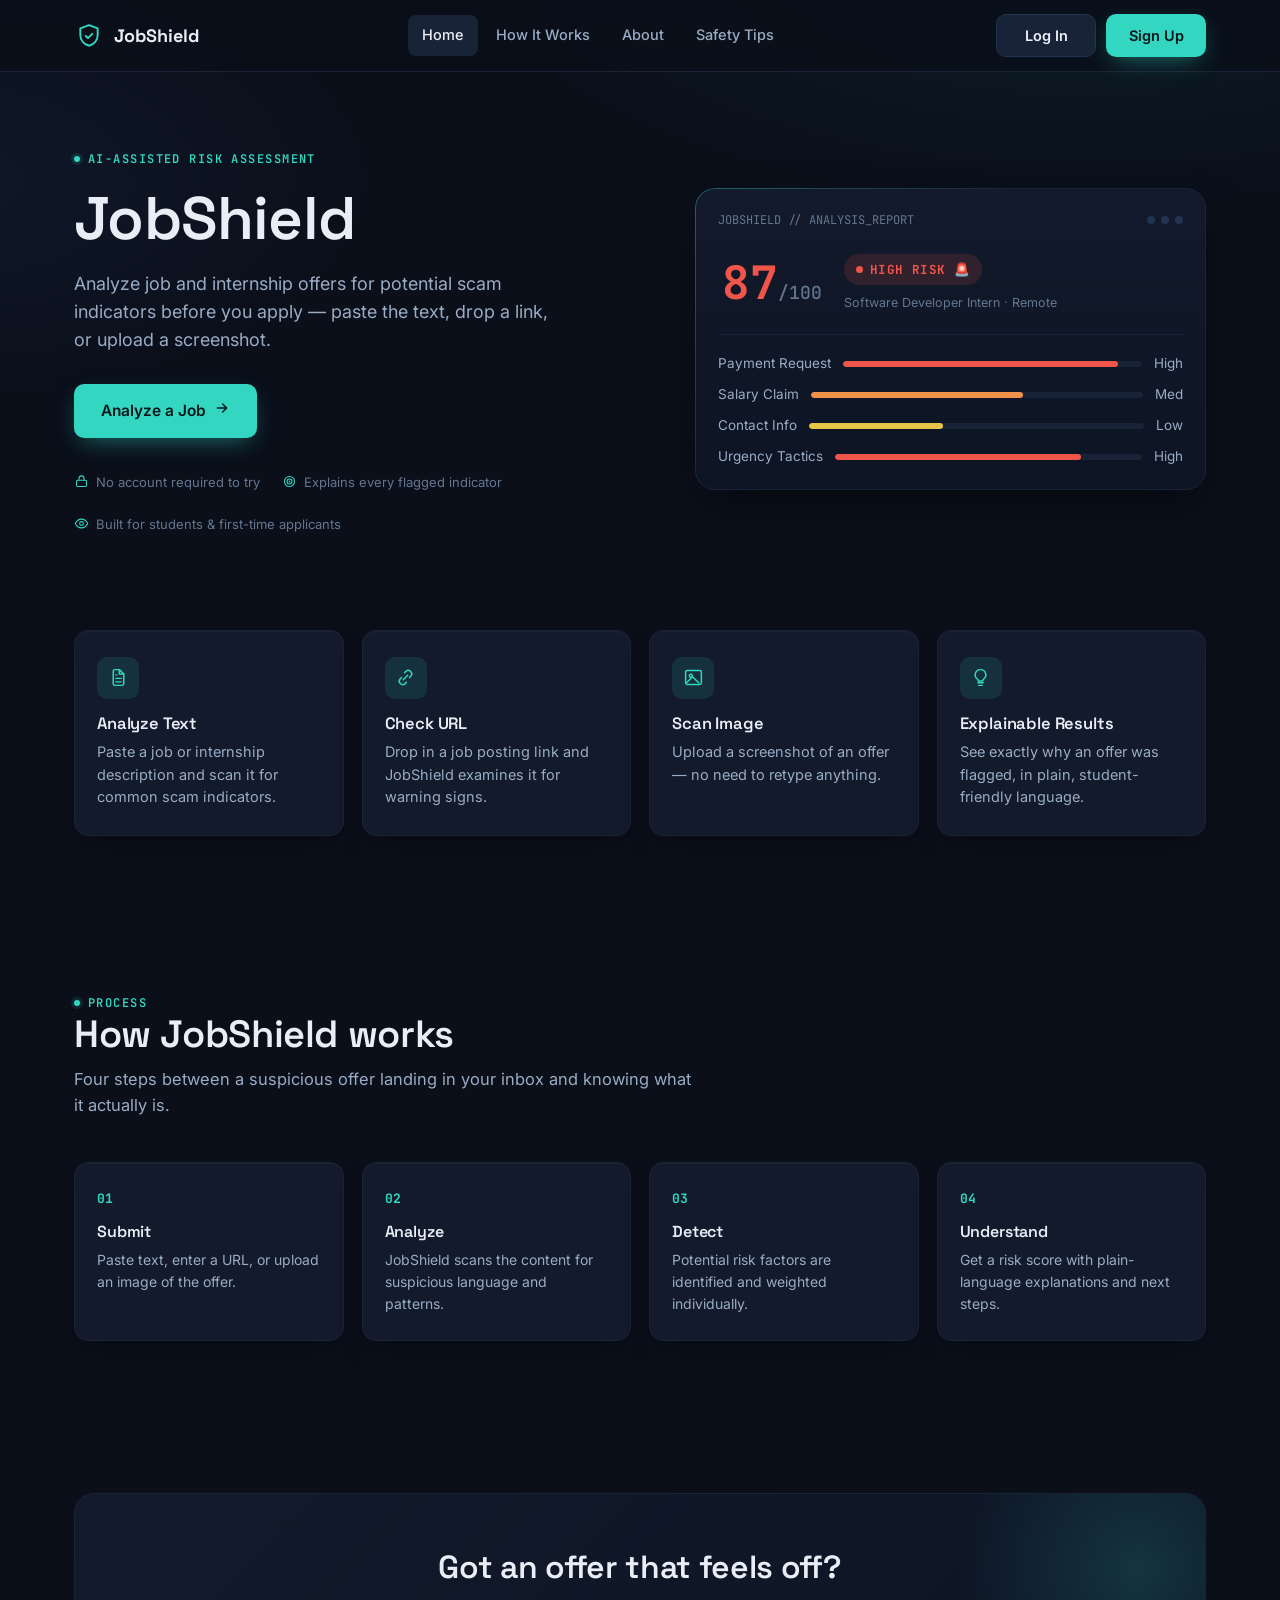
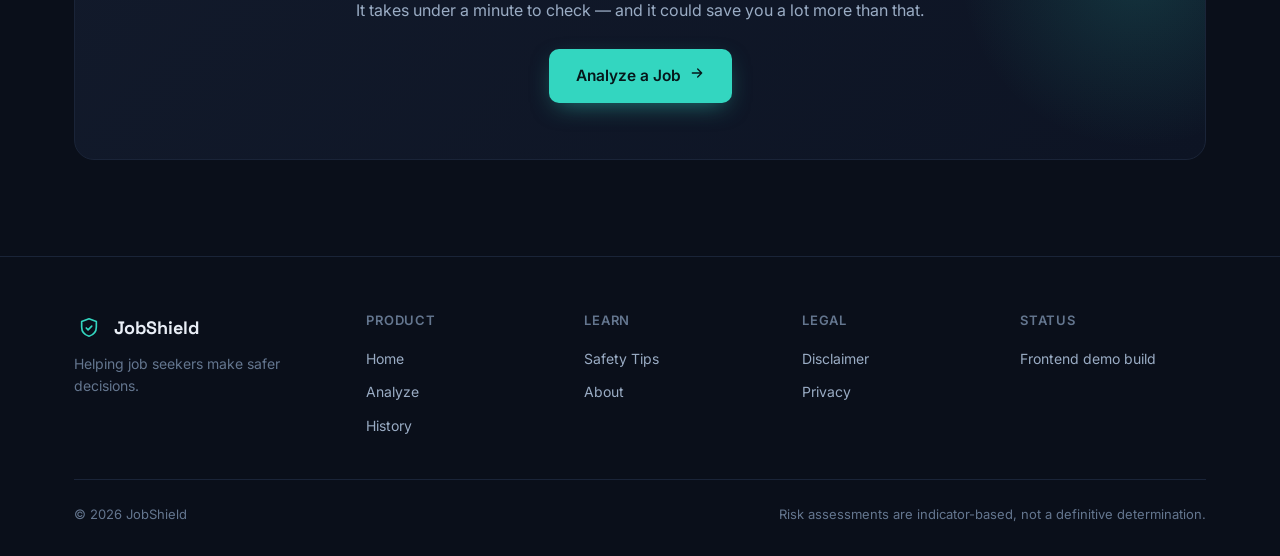
==== index.html @ 261f58a2 "Fix folder structure - move files to repo root" ====
<!DOCTYPE html>
<html lang="en">
<head>
<meta charset="UTF-8">
<meta name="viewport" content="width=device-width, initial-scale=1.0">
<title>JobShield — AI-Powered Job & Internship Scam Detector</title>
<meta name="description" content="Analyze job and internship offers for potential scam indicators before you apply. Paste text, a URL, or a screenshot — get an explainable risk score in seconds.">
<link rel="icon" href="data:image/svg+xml,<svg xmlns=%22http://www.w3.org/2000/svg%22 viewBox=%220 0 24 24%22><path fill=%22%2333D6C0%22 d=%22M12 2 4 5v6c0 5 3.4 8.7 8 10 4.6-1.3 8-5 8-10V5l-8-3Z%22/></svg>">
<link rel="stylesheet" href="styles.css">
</head>
<body>

<header class="navbar">
  <div class="container">
    <a href="index.html" class="brand">
      <span class="brand-mark" data-icon="shield" data-icon-size="26"></span>
      JobShield
    </a>
    <nav class="nav-links">
      <a href="index.html" class="active">Home</a>
      <a href="how-it-works.html">How It Works</a>
      <a href="about.html">About</a>
      <a href="safety-tips.html">Safety Tips</a>
    </nav>
    <div class="nav-right">
      <button class="nav-toggle" aria-label="Open menu" aria-expanded="false"></button>
    </div>
  </div>
</header>

<div class="mobile-menu">
  <a href="index.html">Home</a>
  <a href="how-it-works.html">How It Works</a>
  <a href="about.html">About</a>
  <a href="safety-tips.html">Safety Tips</a>
</div>

<main>

  <!-- HERO -->
  <section class="hero">
    <div class="container">
      <div class="hero-copy">
        <span class="eyebrow">AI-assisted risk assessment</span>
        <h1>JobShield</h1>
        <p class="hero-lede">Analyze job and internship offers for potential scam indicators before you apply — paste the text, drop a link, or upload a screenshot.</p>
        <div class="hero-ctas">
          <a href="analyze.html" class="btn btn-primary btn-lg">Analyze a Job <span data-icon="arrowRight" data-icon-size="16"></span></a>
        </div>
        <div class="hero-trust">
          <span><span data-icon="lock" data-icon-size="15"></span>No account required to try</span>
          <span><span data-icon="target" data-icon-size="15"></span>Explains every flagged indicator</span>
          <span><span data-icon="eye" data-icon-size="15"></span>Built for students &amp; first-time applicants</span>
        </div>
      </div>

      <div class="hero-visual">
        <div class="mock-dashboard">
          <div class="mock-dashboard-head">
            <span class="mock-dashboard-title">JOBSHIELD // ANALYSIS_REPORT</span>
            <div class="dots"><span></span><span></span><span></span></div>
          </div>
          <div class="mock-score-row">
            <div class="mock-score-num">87<small>/100</small></div>
            <div>
              <span class="risk-badge high"><span class="dot"></span>HIGH RISK 🚨</span>
              <div style="font-size:12.5px;color:var(--text-faint);margin-top:8px;">Software Developer Intern · Remote</div>
            </div>
          </div>
          <div class="mock-indicators">
            <div class="mock-indicator-row"><span>Payment Request</span><div class="bar"><i style="width:92%;background:var(--risk-high);"></i></div><span>High</span></div>
            <div class="mock-indicator-row"><span>Salary Claim</span><div class="bar"><i style="width:64%;background:var(--risk-elevated);"></i></div><span>Med</span></div>
            <div class="mock-indicator-row"><span>Contact Info</span><div class="bar"><i style="width:40%;background:var(--risk-medium);"></i></div><span>Low</span></div>
            <div class="mock-indicator-row"><span>Urgency Tactics</span><div class="bar"><i style="width:80%;background:var(--risk-high);"></i></div><span>High</span></div>
          </div>
        </div>
      </div>
    </div>
  </section>

  <!-- FEATURES -->
  <section class="section-tight">
    <div class="container">
      <div class="grid-4">
        <div class="feature-card card">
          <div class="feature-icon" data-icon="doc" data-icon-size="21"></div>
          <h3>Analyze Text</h3>
          <p>Paste a job or internship description and scan it for common scam indicators.</p>
        </div>
        <div class="feature-card card">
          <div class="feature-icon" data-icon="link" data-icon-size="21"></div>
          <h3>Check URL</h3>
          <p>Drop in a job posting link and JobShield examines it for warning signs.</p>
        </div>
        <div class="feature-card card">
          <div class="feature-icon" data-icon="image" data-icon-size="21"></div>
          <h3>Scan Image</h3>
          <p>Upload a screenshot of an offer — no need to retype anything.</p>
        </div>
        <div class="feature-card card">
          <div class="feature-icon" data-icon="bulb" data-icon-size="21"></div>
          <h3>Explainable Results</h3>
          <p>See exactly why an offer was flagged, in plain, student-friendly language.</p>
        </div>
      </div>
    </div>
  </section>

  <!-- HOW IT WORKS -->
  <section class="section" id="how-it-works">
    <div class="container">
      <div class="section-head">
        <span class="eyebrow">Process</span>
        <h2>How JobShield works</h2>
        <p>Four steps between a suspicious offer landing in your inbox and knowing what it actually is.</p>
      </div>
      <div class="grid-4">
        <div class="step-card card">
          <span class="step-num">01</span>
          <h3>Submit</h3>
          <p>Paste text, enter a URL, or upload an image of the offer.</p>
        </div>
        <div class="step-card card">
          <span class="step-num">02</span>
          <h3>Analyze</h3>
          <p>JobShield scans the content for suspicious language and patterns.</p>
        </div>
        <div class="step-card card">
          <span class="step-num">03</span>
          <h3>Detect</h3>
          <p>Potential risk factors are identified and weighted individually.</p>
        </div>
        <div class="step-card card">
          <span class="step-num">04</span>
          <h3>Understand</h3>
          <p>Get a risk score with plain-language explanations and next steps.</p>
        </div>
      </div>
    </div>
  </section>

  <!-- CTA -->
  <section class="section-tight">
    <div class="container">
      <div class="cta-band">
        <h2>Got an offer that feels off?</h2>
        <p>It takes under a minute to check — and it could save you a lot more than that.</p>
        <div class="hero-ctas">
          <a href="analyze.html" class="btn btn-primary btn-lg">Analyze a Job <span data-icon="arrowRight" data-icon-size="16"></span></a>
        </div>
      </div>
    </div>
  </section>

</main>

<footer class="site-footer">
  <div class="container">
    <div class="footer-grid">
      <div class="footer-brand">
        <a href="index.html" class="brand"><span class="brand-mark" data-icon="shield" data-icon-size="22"></span>JobShield</a>
        <p>Helping job seekers make safer decisions.</p>
      </div>
      <div class="footer-col">
        <h4>Product</h4>
        <a href="index.html">Home</a>
        <a href="analyze.html">Analyze</a>
        <a href="history.html">History</a>
      </div>
      <div class="footer-col">
        <h4>Learn</h4>
        <a href="safety-tips.html">Safety Tips</a>
        <a href="about.html">About</a>
      </div>
      <div class="footer-col">
        <h4>Legal</h4>
        <a href="about.html#disclaimer">Disclaimer</a>
        <a href="about.html#disclaimer">Privacy</a>
      </div>
      <div class="footer-col">
        <h4>Status</h4>
        <a href="about.html">Frontend demo build</a>
      </div>
    </div>
    <div class="footer-bottom">
      <span>© 2026 JobShield</span>
      <span>Risk assessments are indicator-based, not a definitive determination.</span>
    </div>
  </div>
</footer>

<script src="js/ui.js"></script>
</body>
</html>
---- styles.css ----
/* ==========================================================================
   JobShield — Design System
   Palette: deep slate/navy "situation room" background, signal-teal accent.
   Type: Space Grotesk (display) + Inter (body) + JetBrains Mono (data/scores)
   ========================================================================== */

@import url('https://fonts.googleapis.com/css2?family=Space+Grotesk:wght@500;600;700&family=Inter:wght@400;500;600;700&family=JetBrains+Mono:wght@500;600;700&display=swap');

:root {
  /* Surfaces */
  --bg: #0A0F1A;
  --bg-elevated: #0D1424;
  --surface: #121A2B;
  --surface-2: #182337;
  --surface-hover: #1C2A42;
  --border: #223350;
  --border-soft: #1A2438;

  /* Text */
  --text: #E9EEF6;
  --text-dim: #9AACC4;
  --text-faint: #64768F;

  /* Signature accent — signal teal */
  --accent: #33D6C0;
  --accent-dim: #1F8F80;
  --accent-soft: rgba(51, 214, 192, 0.12);
  --accent-2: #5B8DEF;

  /* Semantic risk scale */
  --risk-low: #2FBF71;
  --risk-low-bg: rgba(47, 191, 113, 0.12);
  --risk-medium: #E8C547;
  --risk-medium-bg: rgba(232, 197, 71, 0.12);
  --risk-elevated: #F0924A;
  --risk-elevated-bg: rgba(240, 146, 74, 0.12);
  --risk-high: #F0554A;
  --risk-high-bg: rgba(240, 85, 74, 0.14);

  /* Type */
  --font-display: 'Space Grotesk', system-ui, sans-serif;
  --font-body: 'Inter', system-ui, sans-serif;
  --font-mono: 'JetBrains Mono', ui-monospace, monospace;

  /* Radii & shadow */
  --radius-sm: 8px;
  --radius-md: 14px;
  --radius-lg: 20px;
  --shadow-card: 0 1px 0 rgba(255,255,255,0.03) inset, 0 12px 30px -12px rgba(0,0,0,0.55);
  --shadow-pop: 0 20px 50px -15px rgba(0,0,0,0.6);

  --header-h: 72px;
}

* { box-sizing: border-box; }

html { scroll-behavior: smooth; }

body {
  margin: 0;
  background: var(--bg);
  background-image:
    radial-gradient(1100px 500px at 85% -10%, rgba(51,214,192,0.09), transparent 60%),
    radial-gradient(800px 400px at -5% 20%, rgba(91,141,239,0.07), transparent 55%);
  background-attachment: fixed;
  color: var(--text);
  font-family: var(--font-body);
  line-height: 1.55;
  -webkit-font-smoothing: antialiased;
}

img { max-width: 100%; display: block; }

a { color: inherit; text-decoration: none; }

h1, h2, h3, h4 {
  font-family: var(--font-display);
  font-weight: 600;
  line-height: 1.12;
  margin: 0;
  letter-spacing: -0.01em;
}

p { margin: 0; }

.container {
  width: 100%;
  max-width: 1180px;
  margin: 0 auto;
  padding: 0 24px;
}

.eyebrow {
  display: inline-flex;
  align-items: center;
  gap: 8px;
  font-family: var(--font-mono);
  font-size: 12px;
  font-weight: 600;
  letter-spacing: 0.12em;
  text-transform: uppercase;
  color: var(--accent);
}
.eyebrow::before {
  content: "";
  width: 6px; height: 6px;
  border-radius: 50%;
  background: var(--accent);
  box-shadow: 0 0 0 3px var(--accent-soft);
}

:focus-visible {
  outline: 2px solid var(--accent);
  outline-offset: 3px;
  border-radius: 4px;
}

@media (prefers-reduced-motion: reduce) {
  *, *::before, *::after { animation-duration: 0.001ms !important; animation-iteration-count: 1 !important; transition-duration: 0.001ms !important; scroll-behavior: auto !important; }
}

/* ---------------------------------- Buttons ---------------------------------- */

.btn {
  appearance: none;
  border: 1px solid transparent;
  border-radius: 10px;
  font-family: var(--font-body);
  font-weight: 600;
  font-size: 14.5px;
  padding: 12px 20px;
  display: inline-flex;
  align-items: center;
  justify-content: center;
  gap: 8px;
  cursor: pointer;
  transition: transform 0.15s ease, background 0.15s ease, border-color 0.15s ease, box-shadow 0.15s ease;
  white-space: nowrap;
}
.btn:active { transform: translateY(1px); }
.btn svg { width: 16px; height: 16px; flex-shrink: 0; }

.btn-primary {
  background: var(--accent);
  color: #06171A;
  box-shadow: 0 8px 24px -8px rgba(51,214,192,0.55);
}
.btn-primary:hover { background: #4EE3CE; }

.btn-secondary {
  background: var(--surface-2);
  color: var(--text);
  border-color: var(--border);
}
.btn-secondary:hover { background: var(--surface-hover); border-color: #2C3E5C; }

.btn-ghost {
  background: transparent;
  color: var(--text-dim);
  border-color: transparent;
}
.btn-ghost:hover { color: var(--text); background: var(--surface); }

.btn-block { width: 100%; }
.btn-lg { padding: 14px 26px; font-size: 15.5px; }
.btn:disabled { opacity: 0.45; cursor: not-allowed; }

/* ---------------------------------- Navbar ---------------------------------- */

.navbar {
  position: sticky;
  top: 0;
  z-index: 100;
  height: var(--header-h);
  display: flex;
  align-items: center;
  background: rgba(10, 15, 26, 0.82);
  backdrop-filter: blur(14px);
  border-bottom: 1px solid var(--border-soft);
}

.navbar .container {
  display: flex;
  align-items: center;
  justify-content: space-between;
  gap: 20px;
}

.brand {
  display: flex;
  align-items: center;
  gap: 10px;
  font-family: var(--font-display);
  font-weight: 700;
  font-size: 18px;
  color: var(--text);
}
.brand-mark {
  width: 30px; height: 30px;
  display: grid; place-items: center;
  color: var(--accent);
}

.nav-links {
  display: flex;
  align-items: center;
  gap: 4px;
}
.nav-links a {
  padding: 9px 14px;
  border-radius: 8px;
  font-size: 14.5px;
  font-weight: 500;
  color: var(--text-dim);
  transition: color 0.15s ease, background 0.15s ease;
}
.nav-links a:hover { color: var(--text); background: var(--surface); }
.nav-links a.active { color: var(--text); background: var(--surface-2); }

.nav-right { display: flex; align-items: center; gap: 10px; }

.user-menu { position: relative; }
.user-pill {
  display: inline-flex; align-items: center; gap: 10px;
  border: 1px solid var(--border);
  background: var(--surface-2);
  color: var(--text);
  border-radius: 999px;
  padding: 7px 12px 7px 8px;
  font-size: 13.5px;
  font-weight: 600;
  cursor: pointer;
}
.user-avatar {
  width: 26px; height: 26px; border-radius: 50%; display: grid; place-items: center;
  background: var(--accent); color: #06171A; font-family: var(--font-mono); font-size: 12px; font-weight: 700;
}
.user-name { max-width: 110px; overflow: hidden; text-overflow: ellipsis; white-space: nowrap; }
.user-chevron { color: var(--text-faint); }
.user-dropdown {
  position: absolute; right: 0; top: calc(100% + 10px); min-width: 180px;
  background: var(--surface); border: 1px solid var(--border); border-radius: 12px;
  box-shadow: var(--shadow-pop); padding: 8px; display: none; flex-direction: column; gap: 4px; z-index: 20;
}
.user-dropdown.show { display: flex; }
.user-dropdown button {
  border: none; background: transparent; color: var(--text-dim); text-align: left; padding: 10px 12px; border-radius: 8px; cursor: pointer; font-size: 14px;
}
.user-dropdown button:hover { background: var(--surface-2); color: var(--text); }

.btn-auth { min-width: 100px; }

.nav-toggle {
  display: none;
  background: var(--surface-2);
  border: 1px solid var(--border);
  border-radius: 8px;
  width: 40px; height: 40px;
  align-items: center; justify-content: center;
  color: var(--text);
  cursor: pointer;
}

.mobile-menu {
  display: none;
  position: fixed;
  inset: var(--header-h) 0 0 0;
  background: var(--bg-elevated);
  z-index: 99;
  padding: 16px;
  overflow-y: auto;
}
.mobile-menu.open { display: block; }
.mobile-menu a {
  display: block;
  padding: 14px 12px;
  font-size: 17px;
  font-weight: 500;
  border-bottom: 1px solid var(--border-soft);
  color: var(--text);
}
.mobile-menu .btn { margin-top: 16px; }

.auth-modal {
  position: fixed; inset: 0; z-index: 220; display: grid; place-items: center; padding: 20px;
}
.auth-overlay {
  position: absolute; inset: 0; background: rgba(4, 10, 18, 0.72); backdrop-filter: blur(4px);
}
.auth-card {
  position: relative; z-index: 1; width: min(100%, 440px); padding: 28px 24px;
}
.auth-head { margin-bottom: 18px; }
.auth-head h3 { font-size: clamp(26px, 2.5vw, 34px); margin-top: 8px; margin-bottom: 8px; }
.auth-head p { color: var(--text-dim); font-size: 14px; }
.auth-form {
  display: flex; flex-direction: column; gap: 14px;
}
.auth-form label { display: block; }
.auth-form span {
  display: block; font-size: 12.5px; letter-spacing: 0.04em; text-transform: uppercase; color: var(--text-faint); margin-bottom: 7px;
}
.auth-form input,
.auth-form select {
  width: 100%; background: var(--bg-elevated); border: 1px solid var(--border); border-radius: 10px; padding: 12px 14px; color: var(--text); font-size: 14px;
}
.auth-form input:focus,
.auth-form select:focus { outline: none; border-color: var(--accent); box-shadow: 0 0 0 3px var(--accent-soft); }
.auth-switch {
  margin-top: 18px; display: flex; align-items: center; justify-content: center; gap: 8px; font-size: 13px; color: var(--text-dim);
}
.text-button {
  border: none; background: transparent; color: var(--accent); padding: 0; cursor: pointer; font-weight: 600; font-size: 13px;
}
.auth-close {
  position: absolute; top: 14px; right: 14px; width: 34px; height: 34px; border-radius: 50%; border: 1px solid var(--border); background: var(--surface-2); color: var(--text); font-size: 22px; line-height: 1; cursor: pointer;
}
.auth-tabs {
  display: flex; gap: 8px; margin: 12px 0 18px; padding: 6px; background: var(--surface-2); border: 1px solid var(--border); border-radius: 10px;
}
.tab-button {
  flex: 1; border: none; background: transparent; color: var(--text-dim); padding: 10px 12px; border-radius: 8px; font-weight: 600; cursor: pointer;
}
.tab-button.active { background: var(--surface); color: var(--text); }

@media (max-width: 880px) {
  .nav-links { display: none; }
  .nav-toggle { display: flex; }
  .nav-right .btn-secondary { display: none; }
}

/* ---------------------------------- Cards ---------------------------------- */

.card {
  background: var(--surface);
  border: 1px solid var(--border-soft);
  border-radius: var(--radius-md);
  box-shadow: var(--shadow-card);
}

.section { padding: 96px 0; }
.section-tight { padding: 56px 0; }
@media (max-width: 720px) {
  .section { padding: 64px 0; }
}

.section-head {
  max-width: 620px;
  margin: 0 0 44px;
}
.section-head h2 { font-size: clamp(28px, 3.4vw, 38px); margin-bottom: 12px; }
.section-head p { color: var(--text-dim); font-size: 16.5px; }

/* ---------------------------------- Risk badges ---------------------------------- */

.risk-badge {
  display: inline-flex;
  align-items: center;
  gap: 7px;
  font-family: var(--font-mono);
  font-size: 12.5px;
  font-weight: 700;
  letter-spacing: 0.03em;
  padding: 5px 11px;
  border-radius: 100px;
  border: 1px solid transparent;
}
.risk-badge .dot { width: 7px; height: 7px; border-radius: 50%; }

.risk-badge.low { background: var(--risk-low-bg); color: var(--risk-low); }
.risk-badge.low .dot { background: var(--risk-low); }
.risk-badge.medium { background: var(--risk-medium-bg); color: var(--risk-medium); }
.risk-badge.medium .dot { background: var(--risk-medium); }
.risk-badge.elevated { background: var(--risk-elevated-bg); color: var(--risk-elevated); }
.risk-badge.elevated .dot { background: var(--risk-elevated); }
.risk-badge.high { background: var(--risk-high-bg); color: var(--risk-high); }
.risk-badge.high .dot { background: var(--risk-high); }

/* ---------------------------------- Footer ---------------------------------- */

.site-footer {
  border-top: 1px solid var(--border-soft);
  padding: 56px 0 32px;
  margin-top: 40px;
}
.footer-grid {
  display: grid;
  grid-template-columns: 1.4fr repeat(4, 1fr);
  gap: 32px;
  margin-bottom: 36px;
}
.footer-brand p { color: var(--text-faint); font-size: 14px; margin-top: 10px; max-width: 260px; }
.footer-col h4 {
  font-family: var(--font-body);
  font-size: 13px;
  color: var(--text-faint);
  text-transform: uppercase;
  letter-spacing: 0.06em;
  margin-bottom: 14px;
}
.footer-col a {
  display: block;
  font-size: 14px;
  color: var(--text-dim);
  padding: 6px 0;
}
.footer-col a:hover { color: var(--text); }
.footer-bottom {
  padding-top: 24px;
  border-top: 1px solid var(--border-soft);
  display: flex;
  justify-content: space-between;
  flex-wrap: wrap;
  gap: 12px;
  font-size: 13px;
  color: var(--text-faint);
}
@media (max-width: 780px) {
  .footer-grid { grid-template-columns: 1fr 1fr; }
}

/* ---------------------------------- Hero ---------------------------------- */

.hero {
  padding: 72px 0 40px;
  overflow: hidden;
}
.hero .container {
  display: grid;
  grid-template-columns: 1.05fr 0.95fr;
  gap: 56px;
  align-items: center;
}
.hero h1 {
  font-size: clamp(38px, 5vw, 60px);
  margin: 16px 0 18px;
}
.hero-lede {
  font-size: 18px;
  color: var(--text-dim);
  max-width: 480px;
  margin-bottom: 30px;
}
.hero-ctas { display: flex; gap: 12px; flex-wrap: wrap; }
.hero-trust {
  margin-top: 34px;
  display: flex;
  gap: 22px;
  flex-wrap: wrap;
  font-size: 13px;
  color: var(--text-faint);
}
.hero-trust span { display: flex; align-items: center; gap: 7px; }
.hero-trust svg { width: 15px; height: 15px; color: var(--accent); }

@media (max-width: 960px) {
  .hero .container { grid-template-columns: 1fr; }
  .hero-visual { order: -1; }
}

/* Hero mock dashboard */
.mock-dashboard {
  background: linear-gradient(180deg, var(--surface) 0%, var(--bg-elevated) 100%);
  border: 1px solid var(--border-soft);
  border-radius: var(--radius-lg);
  padding: 22px;
  box-shadow: var(--shadow-pop);
  position: relative;
}
.mock-dashboard::before {
  content: "";
  position: absolute;
  inset: -1px;
  border-radius: var(--radius-lg);
  padding: 1px;
  background: linear-gradient(135deg, rgba(51,214,192,0.35), transparent 40%);
  -webkit-mask: linear-gradient(#000 0 0) content-box, linear-gradient(#000 0 0);
  -webkit-mask-composite: xor;
  mask-composite: exclude;
  pointer-events: none;
}
.mock-dashboard-head {
  display: flex;
  align-items: center;
  justify-content: space-between;
  margin-bottom: 18px;
}
.mock-dashboard-head .dots { display: flex; gap: 6px; }
.mock-dashboard-head .dots span { width: 8px; height: 8px; border-radius: 50%; background: var(--border); }
.mock-dashboard-title { font-family: var(--font-mono); font-size: 12px; color: var(--text-faint); }

.mock-score-row {
  display: flex;
  align-items: center;
  gap: 22px;
  padding: 6px 4px 22px;
  border-bottom: 1px solid var(--border-soft);
  margin-bottom: 18px;
}
.mock-score-num {
  font-family: var(--font-mono);
  font-weight: 700;
  font-size: 46px;
  color: var(--risk-high);
  line-height: 1;
}
.mock-score-num small { font-size: 18px; color: var(--text-faint); font-weight: 500; }
.mock-indicators { display: flex; flex-direction: column; gap: 10px; }
.mock-indicator-row {
  display: flex; align-items: center; justify-content: space-between;
  font-size: 13.5px; color: var(--text-dim);
}
.mock-indicator-row .bar {
  flex: 1; height: 6px; margin: 0 12px; border-radius: 4px;
  background: var(--surface-2); overflow: hidden;
}
.mock-indicator-row .bar i { display: block; height: 100%; border-radius: 4px; }

/* ---------------------------------- Feature / step cards ---------------------------------- */

.grid-4 { display: grid; grid-template-columns: repeat(4, 1fr); gap: 18px; }
.grid-3 { display: grid; grid-template-columns: repeat(3, 1fr); gap: 18px; }
.grid-2 { display: grid; grid-template-columns: repeat(2, 1fr); gap: 18px; }
@media (max-width: 980px) { .grid-4 { grid-template-columns: repeat(2, 1fr); } }
@media (max-width: 640px) { .grid-4, .grid-3, .grid-2 { grid-template-columns: 1fr; } }

.feature-card {
  padding: 26px 22px;
  transition: border-color 0.2s ease, transform 0.2s ease;
}
.feature-card:hover { border-color: var(--accent-dim); transform: translateY(-2px); }
.feature-icon {
  width: 42px; height: 42px;
  display: grid; place-items: center;
  border-radius: 10px;
  background: var(--accent-soft);
  color: var(--accent);
  margin-bottom: 16px;
}
.feature-icon svg { width: 21px; height: 21px; }
.feature-card h3 { font-size: 16.5px; margin-bottom: 8px; }
.feature-card p { color: var(--text-dim); font-size: 14.5px; }

.step-card { padding: 26px 22px; position: relative; }
.step-num {
  font-family: var(--font-mono);
  font-size: 13px;
  font-weight: 700;
  color: var(--accent);
  margin-bottom: 14px;
  display: block;
}
.step-card h3 { font-size: 16px; margin-bottom: 8px; }
.step-card p { color: var(--text-dim); font-size: 14px; }

/* ---------------------------------- Page header (non-landing pages) ---------------------------------- */

.page-head {
  padding: 52px 0 8px;
}
.page-head .eyebrow { margin-bottom: 14px; }
.page-head h1 { font-size: clamp(28px, 3.6vw, 40px); margin-bottom: 12px; }
.page-head p { color: var(--text-dim); font-size: 16px; max-width: 560px; }

/* ---------------------------------- Analyzer ---------------------------------- */

.analyzer-shell { padding: 40px 0 100px; }

.method-tabs {
  display: grid;
  grid-template-columns: repeat(3, 1fr);
  gap: 14px;
  margin-bottom: 28px;
}
@media (max-width: 720px) { .method-tabs { grid-template-columns: 1fr; } }

.method-tab {
  text-align: left;
  background: var(--surface);
  border: 1px solid var(--border-soft);
  border-radius: var(--radius-md);
  padding: 20px;
  cursor: pointer;
  display: flex;
  gap: 14px;
  align-items: flex-start;
  transition: border-color 0.15s ease, background 0.15s ease;
  font-family: var(--font-body);
  color: var(--text);
}
.method-tab:hover { border-color: #2C3E5C; }
.method-tab.active {
  border-color: var(--accent);
  background: linear-gradient(180deg, var(--accent-soft), transparent);
}
.method-tab-icon {
  width: 38px; height: 38px; flex-shrink: 0;
  display: grid; place-items: center;
  border-radius: 9px;
  background: var(--surface-2);
  color: var(--text-dim);
}
.method-tab.active .method-tab-icon { background: var(--accent); color: #06171A; }
.method-tab-icon svg { width: 19px; height: 19px; }
.method-tab strong { display: block; font-size: 15px; margin-bottom: 4px; }
.method-tab span { font-size: 13px; color: var(--text-dim); line-height: 1.4; display: block; }

.input-panel { padding: 28px; }
.input-panel-hidden { display: none; }

textarea.field {
  width: 100%;
  min-height: 220px;
  resize: vertical;
  background: var(--bg-elevated);
  border: 1px solid var(--border);
  border-radius: var(--radius-sm);
  color: var(--text);
  font-family: var(--font-body);
  font-size: 14.5px;
  line-height: 1.6;
  padding: 16px;
}
textarea.field:focus, input.field:focus { outline: none; border-color: var(--accent); box-shadow: 0 0 0 3px var(--accent-soft); }

input.field {
  width: 100%;
  background: var(--bg-elevated);
  border: 1px solid var(--border);
  border-radius: var(--radius-sm);
  color: var(--text);
  font-family: var(--font-mono);
  font-size: 14.5px;
  padding: 15px 16px;
}
input.field::placeholder, textarea.field::placeholder { color: var(--text-faint); font-family: var(--font-body); }

.field-meta {
  display: flex;
  justify-content: space-between;
  align-items: center;
  margin: 10px 0 22px;
  font-family: var(--font-mono);
  font-size: 12.5px;
  color: var(--text-faint);
}
.field-note { font-size: 13px; color: var(--text-faint); margin: 10px 0 22px; display: flex; gap: 7px; align-items: flex-start; }
.field-note svg { width: 15px; height: 15px; flex-shrink: 0; margin-top: 1px; color: var(--accent); }

.field-error { display: none; align-items: center; gap: 8px; font-size: 13px; color: var(--risk-high); margin: -8px 0 18px; font-weight: 500; }
.field-error.show { display: flex; }

.upload-status {
  display: block;
  margin: 0 0 18px;
  font-size: 12.5px;
  color: var(--text-dim);
}
.upload-status.success { color: var(--accent); }
.upload-status.warning { color: var(--risk-medium); }
.upload-status.error { color: var(--risk-high); }

/* Upload dropzone */
.dropzone {
  border: 1.5px dashed var(--border);
  border-radius: var(--radius-md);
  background: var(--bg-elevated);
  padding: 44px 24px;
  text-align: center;
  cursor: pointer;
  transition: border-color 0.15s ease, background 0.15s ease;
  margin-bottom: 18px;
}
.dropzone:hover, .dropzone.dragover { border-color: var(--accent); background: var(--accent-soft); }
.dropzone-icon { width: 46px; height: 46px; margin: 0 auto 14px; color: var(--text-dim); }
.dropzone strong { display: block; font-size: 15.5px; margin-bottom: 6px; }
.dropzone p { font-size: 13px; color: var(--text-faint); }
.dropzone input[type="file"] { display: none; }

.upload-preview {
  display: none;
  align-items: center;
  gap: 16px;
  padding: 16px;
  background: var(--bg-elevated);
  border: 1px solid var(--border);
  border-radius: var(--radius-sm);
  margin-bottom: 18px;
}
.upload-preview.show { display: flex; }
.upload-preview img { width: 72px; height: 72px; object-fit: cover; border-radius: 8px; border: 1px solid var(--border); }
.upload-preview-info { flex: 1; min-width: 0; }
.upload-preview-info strong { display: block; font-size: 14px; margin-bottom: 3px; overflow: hidden; text-overflow: ellipsis; white-space: nowrap; }
.upload-preview-info span { font-size: 12.5px; color: var(--text-faint); }
.upload-preview-actions { display: flex; gap: 8px; }
.upload-preview-actions button {
  background: var(--surface-2); border: 1px solid var(--border); color: var(--text-dim);
  border-radius: 7px; width: 32px; height: 32px; display: grid; place-items: center; cursor: pointer;
}
.upload-preview-actions button:hover { color: var(--text); border-color: var(--accent-dim); }
.upload-preview-actions svg { width: 15px; height: 15px; }

.ocr-fallback { margin-top: 4px; }
.ocr-fallback summary { cursor: pointer; font-size: 13px; color: var(--text-dim); margin-bottom: 12px; }
.ocr-fallback summary:hover { color: var(--text); }

/* ---------------------------------- Processing screen ---------------------------------- */

.processing-shell {
  display: none;
  padding: 90px 0 110px;
  text-align: center;
}
.processing-shell.show { display: block; }

.processing-ring {
  width: 96px; height: 96px;
  margin: 0 auto 34px;
  position: relative;
}
.processing-ring svg { width: 100%; height: 100%; transform: rotate(-90deg); }
.processing-ring circle { fill: none; stroke-width: 5; }
.processing-ring .track { stroke: var(--border); }
.processing-ring .fill { stroke: var(--accent); stroke-linecap: round; transition: stroke-dashoffset 0.4s ease; }
.processing-ring-icon {
  position: absolute; inset: 0; display: grid; place-items: center; color: var(--accent);
}
.processing-ring-icon svg { width: 30px; height: 30px; }

.processing-shell h2 { font-size: 22px; margin-bottom: 8px; }
.processing-shell > .container > p { color: var(--text-dim); margin-bottom: 40px; }

.processing-steps {
  max-width: 420px;
  margin: 0 auto;
  text-align: left;
  display: flex;
  flex-direction: column;
  gap: 4px;
}
.p-step {
  display: flex; align-items: center; gap: 12px;
  padding: 12px 14px;
  border-radius: 9px;
  font-size: 14.5px;
  color: var(--text-faint);
  transition: color 0.2s ease, background 0.2s ease;
}
.p-step .check {
  width: 20px; height: 20px; border-radius: 50%;
  border: 1.5px solid var(--border);
  display: grid; place-items: center;
  flex-shrink: 0;
  transition: all 0.2s ease;
}
.p-step .check svg { width: 11px; height: 11px; opacity: 0; transition: opacity 0.15s ease; color: #06171A; }
.p-step.active { color: var(--text); background: var(--surface); }
.p-step.active .check { border-color: var(--accent); }
.p-step.done { color: var(--text-dim); }
.p-step.done .check { background: var(--accent); border-color: var(--accent); }
.p-step.done .check svg { opacity: 1; }

/* ---------------------------------- Results ---------------------------------- */

.results-shell { display: none; padding: 40px 0 110px; }
.results-shell.show { display: block; }

.results-top {
  display: grid;
  grid-template-columns: 300px 1fr;
  gap: 32px;
  margin-bottom: 32px;
}
@media (max-width: 860px) { .results-top { grid-template-columns: 1fr; } }

.meter-card { padding: 30px 24px; text-align: center; }
.meter-wrap { position: relative; width: 220px; height: 130px; margin: 0 auto 6px; }
.meter-wrap svg { width: 100%; height: 100%; }
.meter-readout { position: absolute; bottom: 6px; left: 0; right: 0; }
.meter-score { font-family: var(--font-mono); font-weight: 700; font-size: 40px; line-height: 1; }
.meter-score small { font-size: 16px; color: var(--text-faint); font-weight: 500; }
.meter-card .risk-badge { margin-top: 12px; font-size: 13px; padding: 6px 14px; }
.meter-summary { color: var(--text-dim); font-size: 13.5px; margin-top: 16px; line-height: 1.5; }

.results-side { display: flex; flex-direction: column; gap: 16px; }

.job-info-card { padding: 24px; }
.job-info-card h3 { font-size: 15px; margin-bottom: 16px; }
.job-info-grid { display: grid; grid-template-columns: 1fr 1fr; gap: 14px 18px; }
.job-info-item span { display: block; font-size: 11.5px; text-transform: uppercase; letter-spacing: 0.05em; color: var(--text-faint); margin-bottom: 4px; }
.job-info-item strong { font-size: 14px; font-weight: 600; color: var(--text); }
.job-info-item strong.unavailable { color: var(--text-faint); font-weight: 500; font-style: italic; }

.section-card { padding: 26px 24px; margin-bottom: 20px; }
.section-card h3 { font-size: 17px; margin-bottom: 4px; }
.section-card > p.lede { color: var(--text-dim); font-size: 14px; margin-bottom: 20px; }

.factor-row {
  display: flex; align-items: flex-start; gap: 14px;
  padding: 16px 0;
  border-top: 1px solid var(--border-soft);
}
.factor-row:first-child { border-top: none; padding-top: 4px; }
.factor-head { display: flex; align-items: center; justify-content: space-between; margin-bottom: 6px; gap: 10px; flex-wrap: wrap; }
.factor-name { font-size: 14.5px; font-weight: 600; }
.factor-text { color: var(--text-dim); font-size: 13.5px; margin-bottom: 8px; }
.factor-bar { height: 5px; border-radius: 4px; background: var(--surface-2); overflow: hidden; max-width: 260px; }
.factor-bar i { display: block; height: 100%; border-radius: 4px; }
.factor-row { flex-direction: column; }

.explain-item { display: flex; gap: 16px; padding: 16px 0; border-top: 1px solid var(--border-soft); }
.explain-item:first-child { border-top: none; padding-top: 4px; }
.explain-num {
  font-family: var(--font-mono); font-weight: 700; font-size: 13px;
  width: 28px; height: 28px; border-radius: 8px; flex-shrink: 0;
  display: grid; place-items: center;
  background: var(--surface-2); color: var(--accent);
}
.explain-item h4 { font-size: 14.5px; margin-bottom: 5px; }
.explain-item p { color: var(--text-dim); font-size: 13.5px; }

.reco-list { display: flex; flex-direction: column; gap: 10px; }
.reco-item { display: flex; gap: 12px; align-items: flex-start; font-size: 14px; color: var(--text-dim); }
.reco-item svg { width: 16px; height: 16px; color: var(--accent); flex-shrink: 0; margin-top: 2px; }

.results-actions {
  display: flex; flex-wrap: wrap; gap: 12px;
  padding-top: 8px;
}

.disclaimer-bar {
  display: flex; gap: 12px; align-items: flex-start;
  background: var(--surface-2);
  border: 1px solid var(--border);
  border-radius: var(--radius-sm);
  padding: 14px 16px;
  font-size: 12.5px;
  color: var(--text-faint);
  margin-bottom: 28px;
}
.disclaimer-bar svg { width: 16px; height: 16px; color: var(--text-dim); flex-shrink: 0; margin-top: 1px; }

/* ---------------------------------- History page ---------------------------------- */

.history-toolbar {
  display: flex; justify-content: space-between; align-items: center; gap: 16px;
  margin-bottom: 22px; flex-wrap: wrap;
}
.filter-chips { display: flex; gap: 8px; flex-wrap: wrap; }
.chip {
  border: 1px solid var(--border); background: var(--surface);
  color: var(--text-dim); font-size: 13px; font-weight: 500;
  padding: 8px 14px; border-radius: 100px; cursor: pointer;
}
.chip.active { background: var(--accent); color: #06171A; border-color: var(--accent); }

.history-table { width: 100%; border-collapse: collapse; }
.history-table thead th {
  text-align: left; font-size: 11.5px; text-transform: uppercase; letter-spacing: 0.05em;
  color: var(--text-faint); padding: 0 20px 12px; font-weight: 600;
}
.history-table tbody tr { background: var(--surface); }
.history-table tbody td { padding: 16px 20px; font-size: 14px; border-top: 1px solid var(--border-soft); }
.history-table tbody tr td:first-child { border-radius: 0; }
.history-row-job strong { display: block; font-size: 14.5px; }
.history-row-job span { font-size: 12.5px; color: var(--text-faint); }
.history-table tbody tr:hover { background: var(--surface-2); }

.history-empty { display: none; text-align: center; padding: 70px 20px; }
.history-empty.show { display: block; }
.history-empty svg { width: 46px; height: 46px; color: var(--text-faint); margin: 0 auto 16px; }
.history-empty h3 { font-size: 17px; margin-bottom: 8px; }
.history-empty p { color: var(--text-dim); font-size: 14px; margin-bottom: 22px; }

@media (max-width: 720px) {
  .history-table thead { display: none; }
  .history-table, .history-table tbody, .history-table tr, .history-table td { display: block; width: 100%; }
  .history-table tr { border: 1px solid var(--border-soft); border-radius: var(--radius-sm); margin-bottom: 12px; padding: 6px 4px; }
  .history-table td { border-top: none !important; padding: 8px 16px; }
}

/* ---------------------------------- Safety tips page ---------------------------------- */

.sign-list { display: flex; flex-direction: column; gap: 2px; }
.sign-item {
  display: flex; gap: 14px; align-items: flex-start;
  padding: 16px 4px; border-top: 1px solid var(--border-soft);
}
.sign-item:first-child { border-top: none; }
.sign-item svg { width: 18px; height: 18px; color: var(--risk-high); flex-shrink: 0; margin-top: 2px; }
.sign-item strong { display: block; font-size: 14.5px; margin-bottom: 3px; }
.sign-item span { font-size: 13.5px; color: var(--text-dim); }

.checklist { display: flex; flex-direction: column; gap: 4px; }
.check-item {
  display: flex; align-items: center; gap: 12px;
  padding: 13px 14px; border-radius: 9px; cursor: pointer;
  font-size: 14.5px;
}
.check-item:hover { background: var(--surface-2); }
.check-item input { width: 18px; height: 18px; accent-color: var(--accent); flex-shrink: 0; }
.check-item span.done { text-decoration: line-through; color: var(--text-faint); }

/* ---------------------------------- About page ---------------------------------- */

.pillar-row { display: grid; grid-template-columns: 100px 1fr; gap: 20px; padding: 22px 0; border-top: 1px solid var(--border-soft); }
.pillar-row:first-child { border-top: none; }
.pillar-row .label { font-family: var(--font-mono); font-size: 12px; color: var(--accent); font-weight: 700; letter-spacing: 0.05em; padding-top: 3px; }
.pillar-row h3 { font-size: 16px; margin-bottom: 8px; }
.pillar-row p { color: var(--text-dim); font-size: 14.5px; }
.tech-pills { display: flex; gap: 8px; flex-wrap: wrap; margin-top: 8px; }
.tech-pill { font-family: var(--font-mono); font-size: 12px; padding: 5px 11px; border-radius: 6px; background: var(--surface-2); border: 1px solid var(--border); color: var(--text-dim); }

/* ---------------------------------- Toast ---------------------------------- */

.toast {
  position: fixed; bottom: 24px; left: 50%; transform: translateX(-50%) translateY(20px);
  background: var(--surface-2); border: 1px solid var(--border);
  color: var(--text); font-size: 13.5px; font-weight: 500;
  padding: 13px 20px; border-radius: 10px; box-shadow: var(--shadow-pop);
  opacity: 0; pointer-events: none; transition: all 0.25s ease;
  z-index: 200; display: flex; align-items: center; gap: 10px;
}
.toast svg { width: 16px; height: 16px; color: var(--accent); }
.toast.show { opacity: 1; transform: translateX(-50%) translateY(0); pointer-events: auto; }

/* ---------------------------------- CTA band ---------------------------------- */

.cta-band {
  border-radius: var(--radius-lg);
  background: linear-gradient(135deg, var(--surface) 0%, var(--bg-elevated) 100%);
  border: 1px solid var(--border-soft);
  padding: 56px 40px;
  text-align: center;
  position: relative;
  overflow: hidden;
}
.cta-band::before {
  content: "";
  position: absolute; top: -40%; right: -10%;
  width: 360px; height: 360px; border-radius: 50%;
  background: radial-gradient(circle, rgba(51,214,192,0.16), transparent 70%);
}
.cta-band h2 { font-size: clamp(24px, 3vw, 32px); margin-bottom: 12px; position: relative; }
.cta-band p { color: var(--text-dim); margin-bottom: 26px; position: relative; }
.cta-band .hero-ctas { justify-content: center; position: relative; }
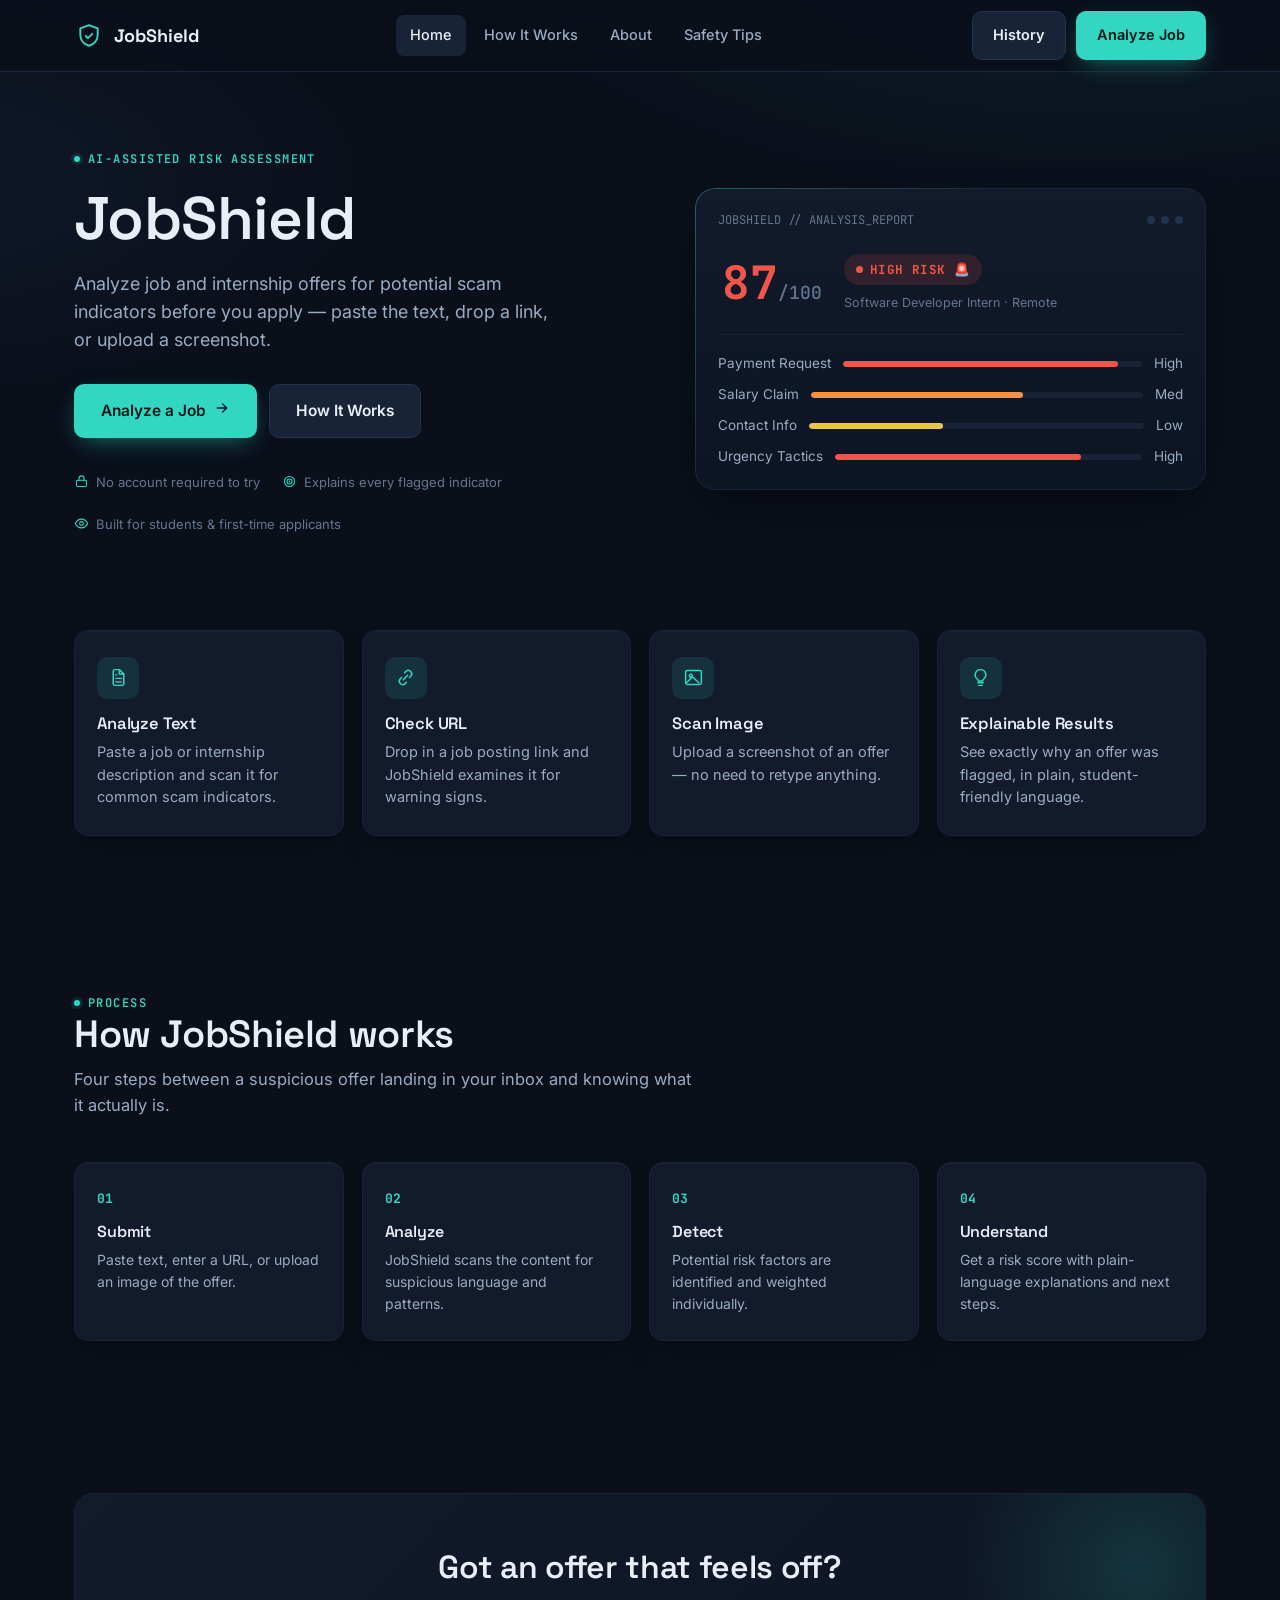
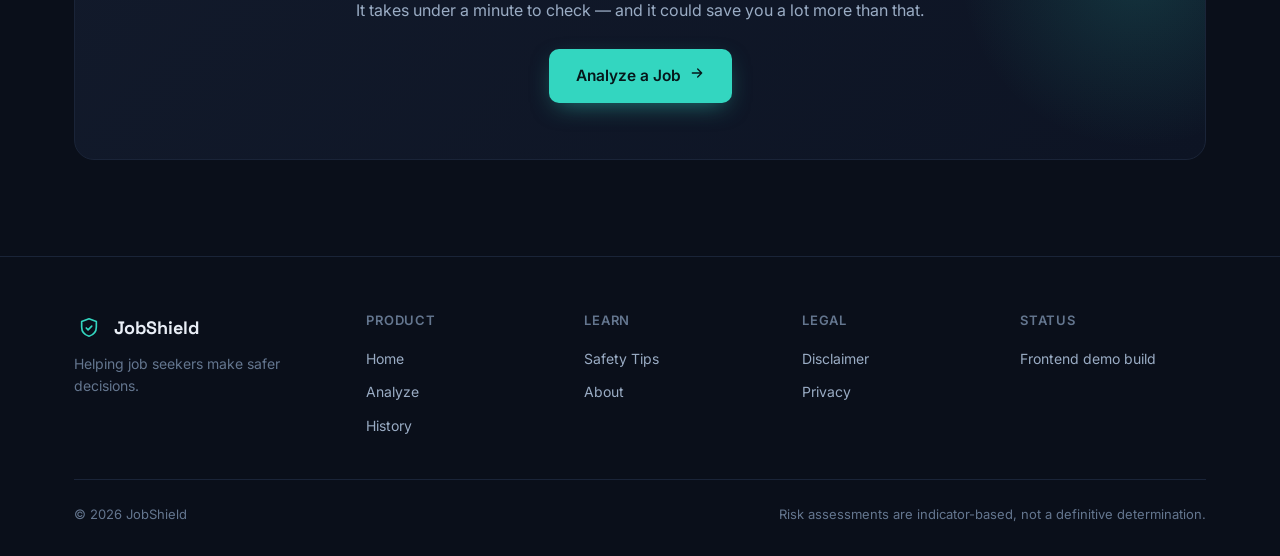
==== commit 72f318b6: "Improve AI content detection and risk scoring" ====
--- a/index.html
+++ b/index.html
@@ -18,11 +18,13 @@
     </a>
     <nav class="nav-links">
       <a href="index.html" class="active">Home</a>
-      <a href="how-it-works.html">How It Works</a>
+      <a href="index.html#how-it-works">How It Works</a>
       <a href="about.html">About</a>
       <a href="safety-tips.html">Safety Tips</a>
     </nav>
     <div class="nav-right">
+      <a href="history.html" class="btn btn-secondary">History</a>
+      <a href="analyze.html" class="btn btn-primary">Analyze Job</a>
       <button class="nav-toggle" aria-label="Open menu" aria-expanded="false"></button>
     </div>
   </div>
@@ -30,9 +32,11 @@
 
 <div class="mobile-menu">
   <a href="index.html">Home</a>
-  <a href="how-it-works.html">How It Works</a>
+  <a href="index.html#how-it-works">How It Works</a>
   <a href="about.html">About</a>
   <a href="safety-tips.html">Safety Tips</a>
+  <a href="history.html">My History</a>
+  <a href="analyze.html" class="btn btn-primary btn-block">Analyze a Job →</a>
 </div>
 
 <main>
@@ -46,6 +50,7 @@
         <p class="hero-lede">Analyze job and internship offers for potential scam indicators before you apply — paste the text, drop a link, or upload a screenshot.</p>
         <div class="hero-ctas">
           <a href="analyze.html" class="btn btn-primary btn-lg">Analyze a Job <span data-icon="arrowRight" data-icon-size="16"></span></a>
+          <a href="#how-it-works" class="btn btn-secondary btn-lg">How It Works</a>
         </div>
         <div class="hero-trust">
           <span><span data-icon="lock" data-icon-size="15"></span>No account required to try</span>
--- a/styles.css
+++ b/styles.css
@@ -219,37 +219,6 @@
 
 .nav-right { display: flex; align-items: center; gap: 10px; }
 
-.user-menu { position: relative; }
-.user-pill {
-  display: inline-flex; align-items: center; gap: 10px;
-  border: 1px solid var(--border);
-  background: var(--surface-2);
-  color: var(--text);
-  border-radius: 999px;
-  padding: 7px 12px 7px 8px;
-  font-size: 13.5px;
-  font-weight: 600;
-  cursor: pointer;
-}
-.user-avatar {
-  width: 26px; height: 26px; border-radius: 50%; display: grid; place-items: center;
-  background: var(--accent); color: #06171A; font-family: var(--font-mono); font-size: 12px; font-weight: 700;
-}
-.user-name { max-width: 110px; overflow: hidden; text-overflow: ellipsis; white-space: nowrap; }
-.user-chevron { color: var(--text-faint); }
-.user-dropdown {
-  position: absolute; right: 0; top: calc(100% + 10px); min-width: 180px;
-  background: var(--surface); border: 1px solid var(--border); border-radius: 12px;
-  box-shadow: var(--shadow-pop); padding: 8px; display: none; flex-direction: column; gap: 4px; z-index: 20;
-}
-.user-dropdown.show { display: flex; }
-.user-dropdown button {
-  border: none; background: transparent; color: var(--text-dim); text-align: left; padding: 10px 12px; border-radius: 8px; cursor: pointer; font-size: 14px;
-}
-.user-dropdown button:hover { background: var(--surface-2); color: var(--text); }
-
-.btn-auth { min-width: 100px; }
-
 .nav-toggle {
   display: none;
   background: var(--surface-2);
@@ -281,52 +250,87 @@
 }
 .mobile-menu .btn { margin-top: 16px; }
 
-.auth-modal {
-  position: fixed; inset: 0; z-index: 220; display: grid; place-items: center; padding: 20px;
-}
-.auth-overlay {
-  position: absolute; inset: 0; background: rgba(4, 10, 18, 0.72); backdrop-filter: blur(4px);
-}
-.auth-card {
-  position: relative; z-index: 1; width: min(100%, 440px); padding: 28px 24px;
-}
-.auth-head { margin-bottom: 18px; }
-.auth-head h3 { font-size: clamp(26px, 2.5vw, 34px); margin-top: 8px; margin-bottom: 8px; }
-.auth-head p { color: var(--text-dim); font-size: 14px; }
-.auth-form {
-  display: flex; flex-direction: column; gap: 14px;
-}
-.auth-form label { display: block; }
-.auth-form span {
-  display: block; font-size: 12.5px; letter-spacing: 0.04em; text-transform: uppercase; color: var(--text-faint); margin-bottom: 7px;
-}
-.auth-form input,
-.auth-form select {
-  width: 100%; background: var(--bg-elevated); border: 1px solid var(--border); border-radius: 10px; padding: 12px 14px; color: var(--text); font-size: 14px;
-}
-.auth-form input:focus,
-.auth-form select:focus { outline: none; border-color: var(--accent); box-shadow: 0 0 0 3px var(--accent-soft); }
-.auth-switch {
-  margin-top: 18px; display: flex; align-items: center; justify-content: center; gap: 8px; font-size: 13px; color: var(--text-dim);
-}
-.text-button {
-  border: none; background: transparent; color: var(--accent); padding: 0; cursor: pointer; font-weight: 600; font-size: 13px;
-}
-.auth-close {
-  position: absolute; top: 14px; right: 14px; width: 34px; height: 34px; border-radius: 50%; border: 1px solid var(--border); background: var(--surface-2); color: var(--text); font-size: 22px; line-height: 1; cursor: pointer;
-}
-.auth-tabs {
-  display: flex; gap: 8px; margin: 12px 0 18px; padding: 6px; background: var(--surface-2); border: 1px solid var(--border); border-radius: 10px;
-}
-.tab-button {
-  flex: 1; border: none; background: transparent; color: var(--text-dim); padding: 10px 12px; border-radius: 8px; font-weight: 600; cursor: pointer;
-}
-.tab-button.active { background: var(--surface); color: var(--text); }
-
 @media (max-width: 880px) {
   .nav-links { display: none; }
   .nav-toggle { display: flex; }
   .nav-right .btn-secondary { display: none; }
+}
+
+.info-stack {
+  display: grid;
+  grid-template-columns: repeat(2, minmax(260px, 1fr));
+  gap: 18px;
+  margin: 18px 0 20px;
+}
+
+.signal-card {
+  padding: 18px 20px;
+  background: rgba(18, 26, 43, 0.9);
+}
+
+.info-card-head {
+  display: flex;
+  align-items: center;
+  justify-content: space-between;
+  gap: 10px;
+  margin-bottom: 10px;
+}
+
+.info-card-label {
+  display: inline-block;
+  font-family: var(--font-mono);
+  font-size: 11px;
+  text-transform: uppercase;
+  letter-spacing: 0.12em;
+  color: var(--text-dim);
+}
+
+.mini-badge {
+  display: inline-flex;
+  align-items: center;
+  justify-content: center;
+  padding: 6px 10px;
+  border-radius: 999px;
+  font-size: 11px;
+  font-weight: 700;
+  letter-spacing: 0.04em;
+  text-transform: uppercase;
+}
+
+.mini-badge.safe { background: var(--risk-low-bg); color: var(--risk-low); }
+.mini-badge.warning { background: var(--risk-medium-bg); color: var(--risk-medium); }
+.mini-badge.danger { background: var(--risk-high-bg); color: var(--risk-high); }
+
+.info-card-value {
+  color: var(--text);
+  font-weight: 600;
+  margin-bottom: 8px;
+}
+
+.mini-list {
+  list-style: none;
+  padding: 0;
+  margin: 0;
+  display: grid;
+  gap: 8px;
+  color: var(--text-dim);
+  font-size: 14px;
+}
+
+.mini-list li::before {
+  content: "•";
+  color: var(--accent);
+  margin-right: 8px;
+}
+
+.tiny-note {
+  margin-top: 12px;
+  color: var(--text-dim);
+  font-size: 13px;
+}
+
+@media (max-width: 760px) {
+  .info-stack { grid-template-columns: 1fr; }
 }
 
 /* ---------------------------------- Cards ---------------------------------- */
@@ -650,16 +654,6 @@
 .field-error { display: none; align-items: center; gap: 8px; font-size: 13px; color: var(--risk-high); margin: -8px 0 18px; font-weight: 500; }
 .field-error.show { display: flex; }
 
-.upload-status {
-  display: block;
-  margin: 0 0 18px;
-  font-size: 12.5px;
-  color: var(--text-dim);
-}
-.upload-status.success { color: var(--accent); }
-.upload-status.warning { color: var(--risk-medium); }
-.upload-status.error { color: var(--risk-high); }
-
 /* Upload dropzone */
 .dropzone {
   border: 1.5px dashed var(--border);
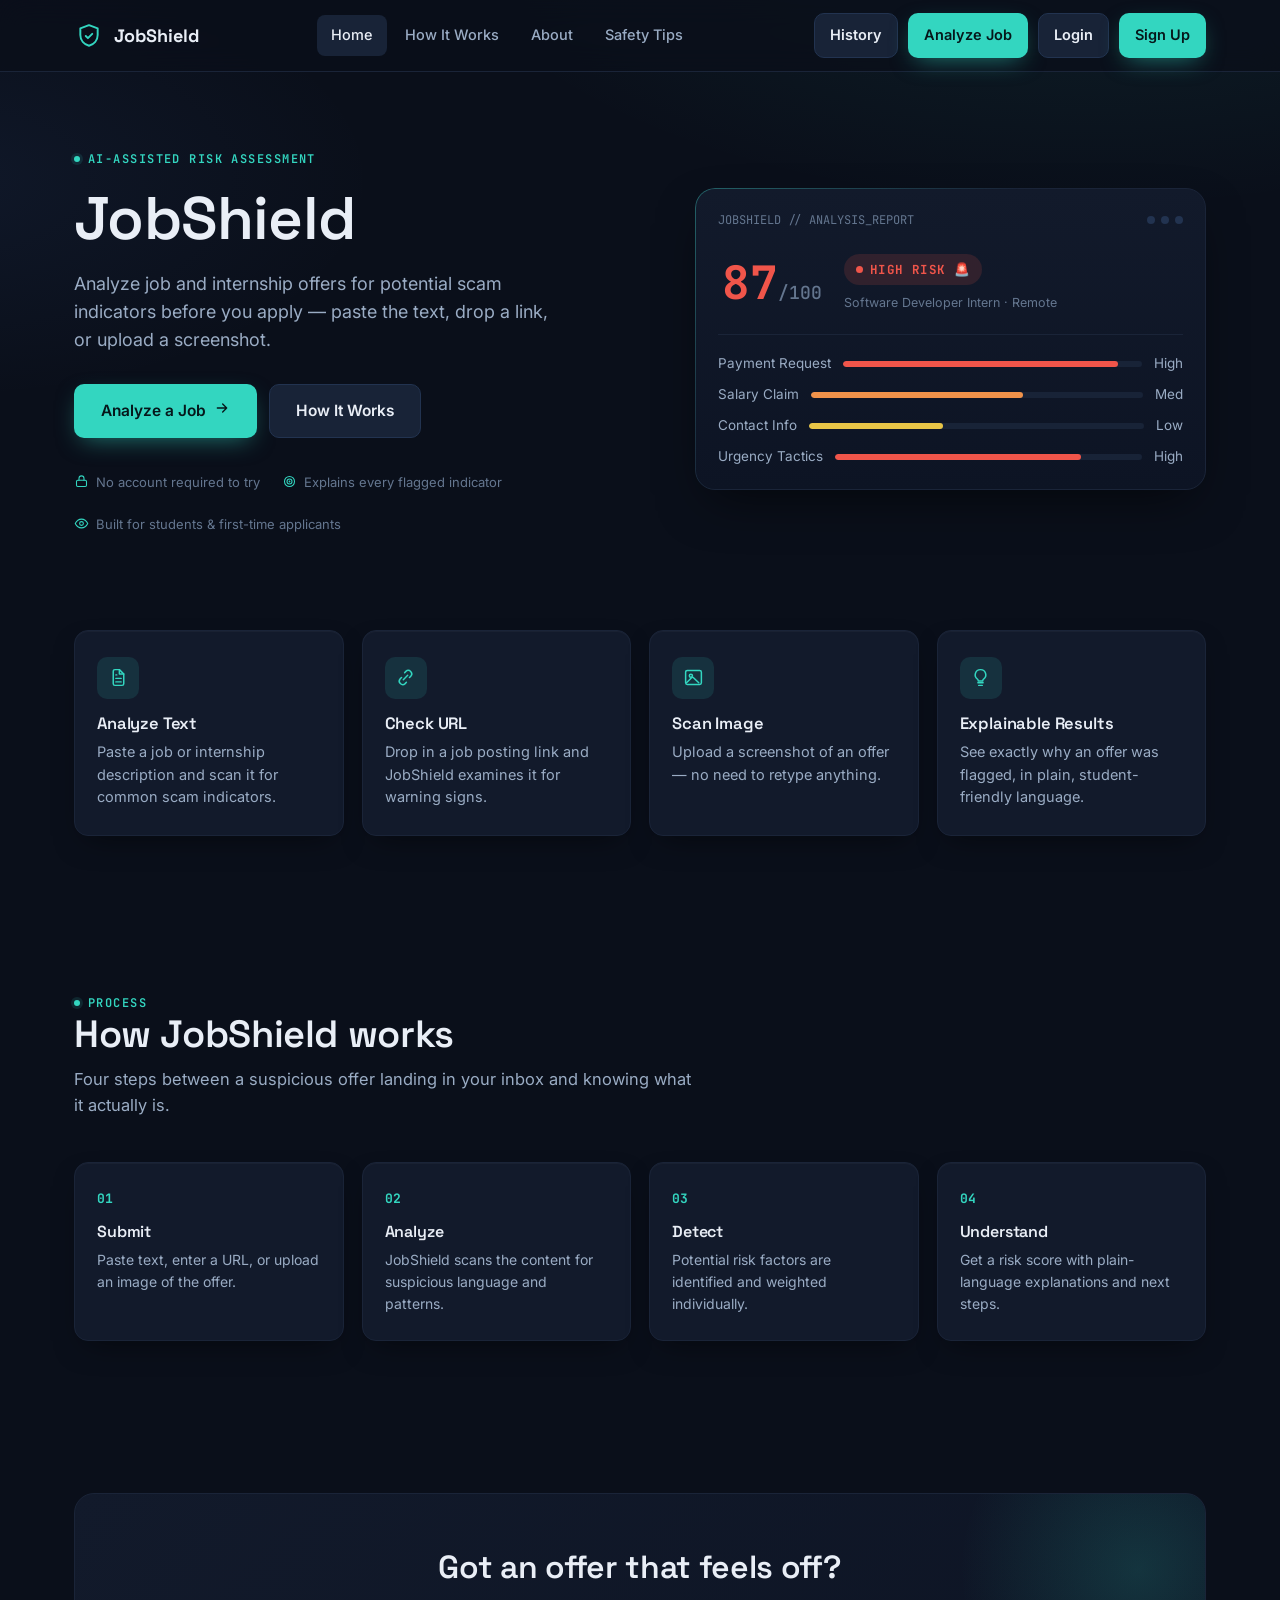
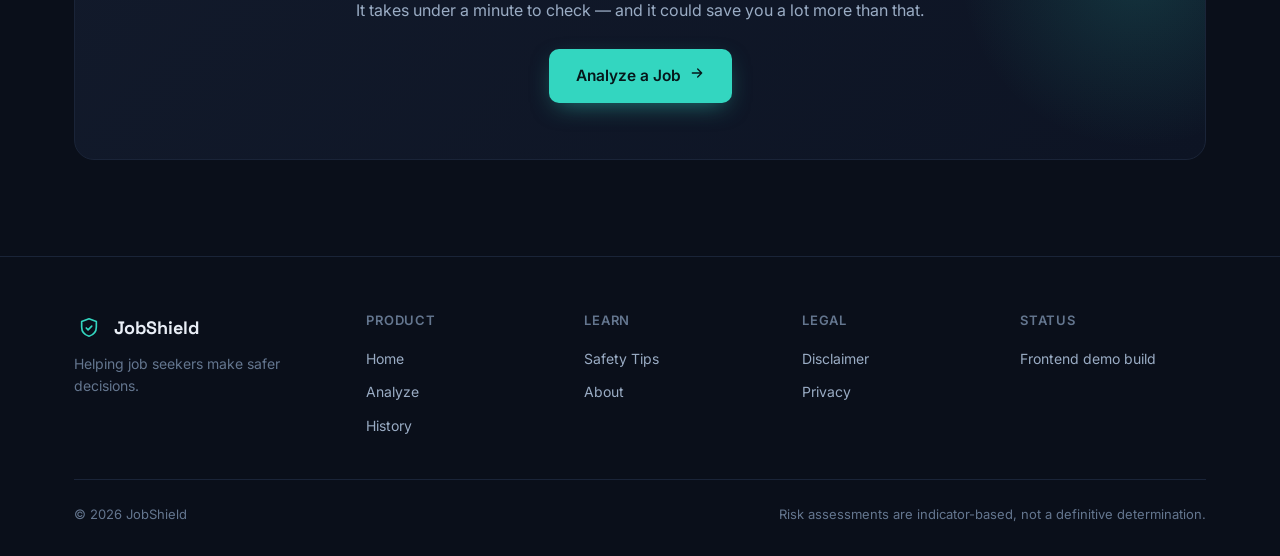
==== commit 908adbb5: "Add login and signup navigation" ====
--- a/index.html
+++ b/index.html
@@ -25,6 +25,8 @@
     <div class="nav-right">
       <a href="history.html" class="btn btn-secondary">History</a>
       <a href="analyze.html" class="btn btn-primary">Analyze Job</a>
+      <a href="auth.html?mode=login" class="btn btn-secondary">Login</a>
+      <a href="auth.html?mode=signup" class="btn btn-primary">Sign Up</a>
       <button class="nav-toggle" aria-label="Open menu" aria-expanded="false"></button>
     </div>
   </div>
@@ -37,6 +39,10 @@
   <a href="safety-tips.html">Safety Tips</a>
   <a href="history.html">My History</a>
   <a href="analyze.html" class="btn btn-primary btn-block">Analyze a Job →</a>
+  <div class="mobile-auth-actions">
+    <a href="auth.html?mode=login" class="btn btn-secondary">Login</a>
+    <a href="auth.html?mode=signup" class="btn btn-primary">Sign Up</a>
+  </div>
 </div>
 
 <main>
--- a/styles.css
+++ b/styles.css
@@ -218,6 +218,7 @@
 .nav-links a.active { color: var(--text); background: var(--surface-2); }
 
 .nav-right { display: flex; align-items: center; gap: 10px; }
+.nav-right .btn { padding: 10px 15px; }
 
 .nav-toggle {
   display: none;
@@ -249,12 +250,61 @@
   color: var(--text);
 }
 .mobile-menu .btn { margin-top: 16px; }
-
-@media (max-width: 880px) {
+.mobile-auth-actions {
+  display: grid;
+  grid-template-columns: 1fr 1fr;
+  gap: 10px;
+  margin-top: 16px;
+}
+.mobile-menu .mobile-auth-actions .btn { margin-top: 0; }
+
+@media (max-width: 1040px) {
   .nav-links { display: none; }
   .nav-toggle { display: flex; }
-  .nav-right .btn-secondary { display: none; }
-}
+  .nav-right .btn { display: none; }
+}
+
+/* ---------------------------------- Account prototype ---------------------------------- */
+
+.auth-main {
+  min-height: calc(100vh - var(--header-h) - 120px);
+  display: grid;
+  place-items: center;
+  padding: 56px 24px;
+}
+.auth-card {
+  width: min(100%, 480px);
+  padding: clamp(24px, 5vw, 40px);
+}
+.auth-card h1 { font-size: clamp(28px, 5vw, 36px); margin-top: 12px; }
+.auth-intro { color: var(--text-dim); margin-top: 8px; }
+.auth-prototype-note {
+  display: grid;
+  gap: 5px;
+  margin: 22px 0;
+  padding: 14px 16px;
+  border: 1px solid rgba(51, 214, 192, 0.28);
+  border-radius: var(--radius-sm);
+  background: var(--accent-soft);
+  color: var(--text-dim);
+  font-size: 13px;
+}
+.auth-prototype-note strong { color: var(--accent); font-size: 13.5px; }
+.auth-field { margin-top: 17px; }
+.auth-field[hidden] { display: none; }
+.auth-field label { display: block; margin-bottom: 7px; color: var(--text); font-size: 14px; font-weight: 600; }
+.auth-field input.field { font-family: var(--font-body); }
+.auth-field input[aria-invalid="true"] { border-color: var(--risk-high); }
+.auth-field-error { display: block; min-height: 18px; margin-top: 5px; color: var(--risk-high); font-size: 12.5px; }
+#auth-submit { margin-top: 18px; }
+.auth-status { margin-top: 14px; color: var(--accent); font-size: 13px; }
+.auth-status.is-error { color: var(--risk-high); }
+.auth-switch { margin-top: 20px; color: var(--text-dim); font-size: 14px; }
+.auth-switch a { color: var(--accent); font-weight: 600; }
+.auth-switch a:hover { text-decoration: underline; }
+.auth-back-link { display: inline-block; margin-top: 22px; color: var(--text-faint); font-size: 13px; }
+.auth-back-link:hover { color: var(--text); }
+.auth-page .site-footer { margin-top: 0; padding-top: 24px; }
 
 .info-stack {
   display: grid;
